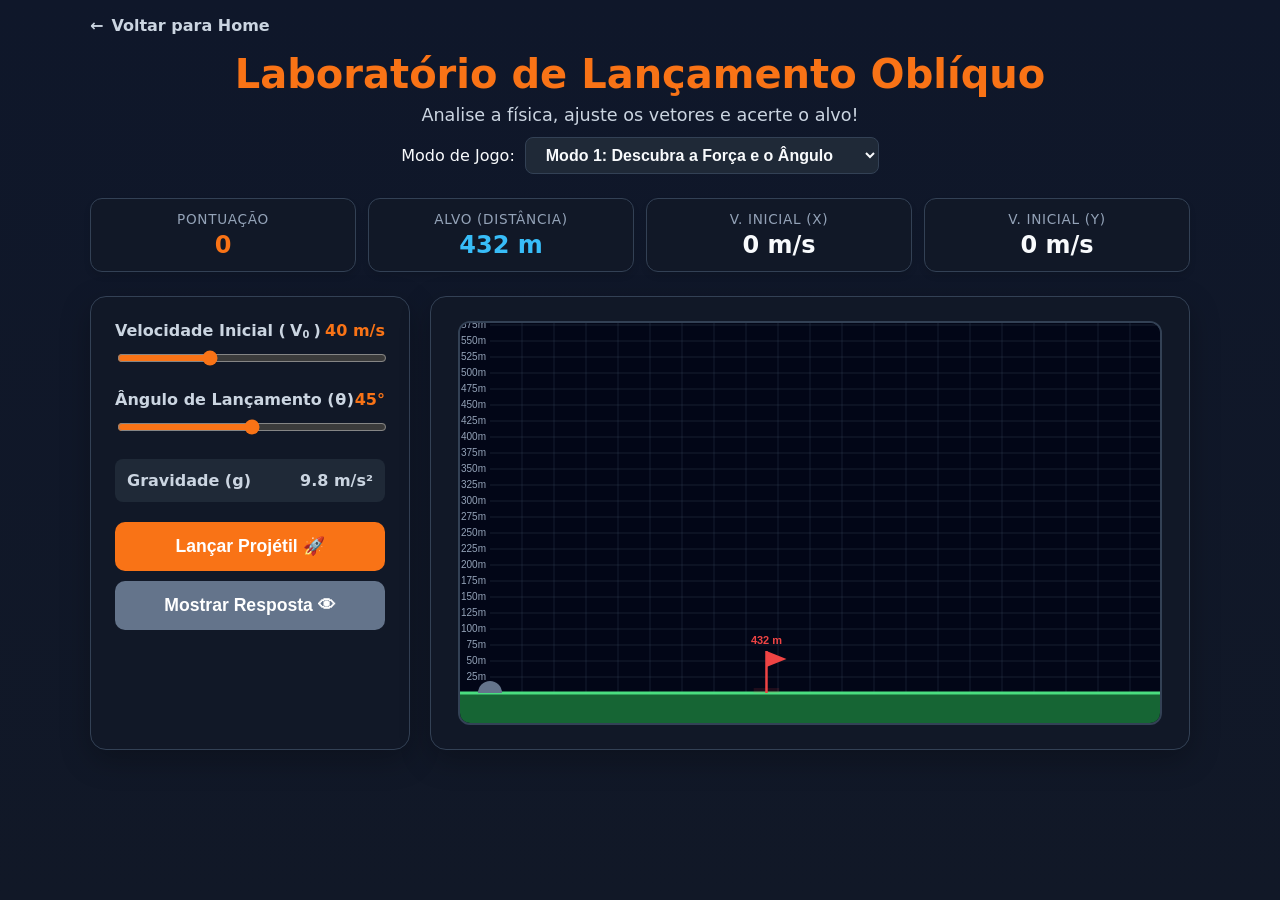
==== jogos/lancamento-obliquo/index.html @ 68243dfb "Add files via upload" ====
<!DOCTYPE html>
<html lang="pt-BR">
<head>
<meta charset="UTF-8">
<meta name="viewport" content="width=device-width, initial-scale=1.0">
<title>Simulador de Lançamento Oblíquo</title>
<style>
  :root {
    --bg: #0f172a;
    --panel: #111827;
    --panel2: #1f2937;
    --text: #f8fafc;
    --muted: #cbd5e1;
    --accent: #f97316; 
    --accent-hover: #ea580c;
    --good: #22c55e;
    --bad: #ef4444;
    --border: #334155;
    --grid: #1e293b;
    --ghost: rgba(249, 115, 22, 0.35);
  }

  * { box-sizing: border-box; }
  
  body {
    margin: 0;
    min-height: 100vh;
    font-family: system-ui, -apple-system, Segoe UI, Roboto, Arial, sans-serif;
    background: linear-gradient(180deg, #0f172a, #111827);
    color: var(--text);
    display: flex;
    justify-content: center;
    padding: 16px;
  }

  .app {
    width: min(1100px, 100%);
    display: flex;
    flex-direction: column;
  }

  .home-link {
    display: inline-flex;
    align-items: center;
    gap: 8px;
    color: var(--muted);
    text-decoration: none;
    font-weight: 600;
    margin-bottom: 16px;
    font-size: 1rem;
    transition: color 0.2s;
    align-self: flex-start;
  }
  .home-link:hover { color: #fff; }

  header { text-align: center; margin-bottom: 24px; }
  h1 { margin: 0; font-size: clamp(1.8rem, 4vw, 2.5rem); color: var(--accent); }
  .subtitle { color: var(--muted); font-size: 1.1rem; margin: 8px 0; }

  .diff-controls {
    display: flex; justify-content: center; align-items: center; gap: 10px; margin-top: 12px;
  }
  .diff-controls select {
    background: var(--panel2); color: var(--text); border: 1px solid var(--border);
    padding: 8px 16px; border-radius: 8px; font-weight: 600; outline: none; cursor: pointer; font-size: 1rem;
  }
  .diff-controls select:focus { border-color: var(--accent); }

  .hud {
    display: grid; grid-template-columns: repeat(4, minmax(0, 1fr)); gap: 12px; margin-bottom: 24px;
  }
  .card {
    background: var(--panel); border: 1px solid var(--border); border-radius: 12px;
    padding: 12px; text-align: center; box-shadow: 0 4px 6px rgba(0,0,0,0.1);
  }
  .label { color: #94a3b8; font-size: 0.85rem; text-transform: uppercase; letter-spacing: 0.05em; margin-bottom: 4px; }
  .value { font-weight: 800; font-size: 1.5rem; }
  .value.score { color: var(--accent); }
  .value.target { color: #38bdf8; }

  .game-layout { display: grid; grid-template-columns: 320px 1fr; gap: 20px; }

  .panel-box {
    background: var(--panel); border: 1px solid var(--border); border-radius: 16px;
    padding: 24px; box-shadow: 0 10px 30px rgba(0,0,0,0.25);
  }

  .form-group { margin-bottom: 20px; }
  .form-group label { display: flex; justify-content: space-between; margin-bottom: 8px; font-weight: 600; color: var(--muted); }
  .form-group .val-display { color: var(--accent); font-weight: bold; }
  .math-var { white-space: nowrap; }
  .math-var sub {
    font-size: 0.62em;
    line-height: 0;
    position: relative;
    vertical-align: baseline;
    bottom: -0.22em;
  }
  .fixed-value {
    display: inline-block;
    margin-top: 5px;
    line-height: 1.05;
  }
  .mode2-fixed label {
    display: block;
  }
  .mode2-fixed .val-display {
    display: block;
    text-align: right;
    margin-top: 6px;
    font-size: 1.05rem;
  }
  .mode2-fixed .fixed-tag {
    display: inline;
    margin-left: 5px;
    font-size: 0.8em;
  }
  .answer-tag { color: #38bdf8; font-size: .8em; margin-left: 5px; }

  .fixed-value .fixed-tag {
    display: block;
    color: #94a3b8;
    font-size: 0.72em;
    font-weight: 600;
    margin-top: 3px;
  }
  
  input[type="range"] { width: 100%; accent-color: var(--accent); cursor: pointer; }

  input[type="number"] {
    width: 100%; background: var(--panel2); border: 2px solid var(--border); color: var(--text);
    padding: 12px; border-radius: 8px; outline: none; font-weight: bold; font-size: 1.2rem; text-align: center; transition: 0.2s;
  }
  input[type="number"]:focus { border-color: var(--accent); }

  .btn-submit {
    width: 100%; background: var(--accent); color: #fff; border: 0; padding: 14px;
    border-radius: 10px; font-size: 1.1rem; font-weight: 700; cursor: pointer; margin-top: 10px; transition: 0.2s;
  }
  .btn-submit:hover { background: var(--accent-hover); }
  .btn-submit:disabled { background: #475569; cursor: not-allowed; }

  .canvas-container { display: flex; align-items: center; flex-direction: column; width: 100%; }
  canvas {
    background: #020617; border: 2px solid var(--border); border-radius: 12px;
    max-width: 100%; height: auto; box-shadow: inset 0 0 20px rgba(0,0,0,0.5);
  }

  .feedback {
    margin-top: 20px; border-radius: 8px; padding: 16px; font-size: 1rem; line-height: 1.5; display: none; width: 100%;
    background: var(--panel2); border: 1px solid var(--border);
  }
  .feedback.show { display: block; animation: fadeIn 0.3s ease; }
  .feedback h3 { margin: 0 0 12px 0; font-size: 1.2rem; color: var(--text); border-bottom: 1px solid var(--border); padding-bottom: 8px; }
  .math-grid { display: grid; grid-template-columns: 1fr 1fr; gap: 12px; margin-top: 12px; }
  .math-box { background: #0f172a; padding: 10px; border-radius: 8px; font-family: monospace; font-size: 0.95rem; }
  .math-box span { color: var(--accent); font-weight: bold; }

  @keyframes fadeIn { from { opacity: 0; transform: translateY(5px); } to { opacity: 1; transform: translateY(0); } }

  @media (max-width: 900px) {
    .game-layout { grid-template-columns: 1fr; }
    .hud { grid-template-columns: repeat(2, 1fr); }
  }
</style>
</head>
<body>

<div class="app">
  <a href="../../index.html" class="home-link"><span>←</span> Voltar para Home</a>

  <header>
    <h1>Laboratório de Lançamento Oblíquo</h1>
    <div class="subtitle">Analise a física, ajuste os vetores e acerte o alvo!</div>
    <div class="diff-controls">
      <label for="game-mode">Modo de Jogo:</label>
      <select id="game-mode">
        <option value="1">Modo 1: Descubra a Força e o Ângulo</option>
        <option value="2">Modo 2: Estime o Alcance (Distância X)</option>
      </select>
    </div>
  </header>

  <section class="hud">
    <div class="card"><div class="label">Pontuação</div><div class="value score" id="ui-score">0</div></div>
    <div class="card"><div class="label">Alvo (Distância)</div><div class="value target" id="ui-target">0 m</div></div>
    <div class="card"><div class="label">V. Inicial (x)</div><div class="value" id="ui-vx">0 m/s</div></div>
    <div class="card"><div class="label">V. Inicial (y)</div><div class="value" id="ui-vy">0 m/s</div></div>
  </section>

  <main class="game-layout">
    <!-- Painel de Controles -->
    <div class="panel-box">
      <div id="controls-sliders">
        <div class="form-group" id="group-vel">
          <label>Velocidade Inicial (<span class="math-var">V<sub>0</sub></span>) <span class="val-display" id="val-vel">40 m/s</span></label>
          <input type="range" id="input-vel" min="10" max="100" value="40" step="1">
        </div>

        <div class="form-group" id="group-angle">
          <label>Ângulo de Lançamento (<span class="math-var">&theta;</span>) <span class="val-display" id="val-angle">45&deg;</span></label>
          <input type="range" id="input-angle" min="0" max="90" value="45" step="1">
        </div>
      </div>

      <div class="form-group" id="controls-guess" style="display: none; background: rgba(56, 189, 248, 0.1); padding: 12px; border-radius: 8px; border: 1px solid rgba(56, 189, 248, 0.3);">
        <label style="color: #38bdf8;">Sua Estimativa de Alcance (m):</label>
        <input type="number" id="input-guess" placeholder="Ex: 250">
      </div>

      <div class="form-group" style="background: var(--panel2); padding: 12px; border-radius: 8px;">
        <label style="margin-bottom: 0;">Gravidade (g) <span style="color: #cbd5e1;">9.8 m/s&sup2;</span></label>
      </div>

      <button class="btn-submit" id="btn-fire">Lançar Projétil 🚀</button>
      <button class="btn-submit" id="btn-show-answer" style="display: none; background: #64748b;">Mostrar Resposta 👁</button>
      <button class="btn-submit" id="btn-next" style="display: none; background: #3b82f6;">Novo Desafio ➔</button>
    </div>

    <!-- Painel do Canvas e Física -->
    <div class="canvas-container panel-box">
      <canvas id="sim-canvas" width="700" height="400"></canvas>
      
      <div class="feedback" id="feedback">
        <h3 id="feedback-title">Análise do Lançamento</h3>
        <div class="math-grid">
          <div class="math-box" id="calc-v0x">
            <strong>1. Componente horizontal</strong><br>
            V<sub>0x</sub> = V<sub>0</sub> · cos(θ)<br>
            V<sub>0x</sub> = <span id="res-v0x">0</span> m/s
          </div>
          <div class="math-box" id="calc-v0y">
            <strong>2. Componente vertical</strong><br>
            V<sub>0y</sub> = V<sub>0</sub> · sen(θ)<br>
            V<sub>0y</sub> = <span id="res-v0y">0</span> m/s
          </div>
          <div class="math-box" id="calc-t">
            <strong>3. Tempo total de voo</strong><br>
            t = 2 · V<sub>0y</sub> / g<br>
            t = <span id="res-t">0</span> s
          </div>
          <div class="math-box" id="calc-r">
            <strong>4. Alcance horizontal</strong><br>
            A = V<sub>0x</sub> · t<br>
            A = <span id="res-r">0</span> m
          </div>
          <div class="math-box" id="calc-h" style="grid-column: 1 / -1; text-align: center;">
            <strong>5. Altura máxima</strong><br>
            H = V<sub>0y</sub><sup>2</sup> / (2g)<br>
            H = <span id="res-h">0</span> m
          </div>
        </div>
      </div>
    </div>
  </main>
</div>

<script>
"use strict";

const canvas = document.getElementById("sim-canvas");
const ctx = canvas.getContext("2d");

const ui = {
  mode: document.getElementById("game-mode"),
  score: document.getElementById("ui-score"),
  target: document.getElementById("ui-target"),
  vx: document.getElementById("ui-vx"),
  vy: document.getElementById("ui-vy"),
  slidersDiv: document.getElementById("controls-sliders"),
  guessDiv: document.getElementById("controls-guess"),
  vel: document.getElementById("input-vel"),
  angle: document.getElementById("input-angle"),
  guess: document.getElementById("input-guess"),
  valVel: document.getElementById("val-vel"),
  valAngle: document.getElementById("val-angle"),
  groupVel: document.getElementById("group-vel"),
  groupAngle: document.getElementById("group-angle"),
  btnFire: document.getElementById("btn-fire"),
  btnShowAnswer: document.getElementById("btn-show-answer"),
  btnNext: document.getElementById("btn-next"),
  feedback: document.getElementById("feedback"),
  mathGrid: document.querySelector(".math-grid"),
  fTitle: document.getElementById("feedback-title"),
  resV0x: document.getElementById("res-v0x"),
  resV0y: document.getElementById("res-v0y"),
  resT: document.getElementById("res-t"),
  resR: document.getElementById("res-r"),
  resH: document.getElementById("res-h"),
  calcV0x: document.getElementById("calc-v0x"),
  calcV0y: document.getElementById("calc-v0y"),
  calcT: document.getElementById("calc-t"),
  calcR: document.getElementById("calc-r"),
  calcH: document.getElementById("calc-h")
};

let score = 0;
let targetDistance = 0;
const gravity = 9.8;
const groundY = canvas.height - 30;
const originX = 30;
let pixelsPerMeter = 1;

let animationId = null;
let projectile = null;
let currentTrail = [];
let pastAttempts = []; // Armazena histórico de chutes
let attemptCount = 0;

ui.vel.addEventListener("input", () => {
  ui.valVel.innerHTML = ui.mode.value === "2"
    ? `${ui.vel.value} m/s<span class="fixed-tag">Fixo</span>`
    : `${ui.vel.value} m/s`;
});
ui.angle.addEventListener("input", () => {
  ui.valAngle.innerHTML = ui.mode.value === "2"
    ? `${ui.angle.value}&deg;<span class="fixed-tag">Fixo</span>`
    : `${ui.angle.value}&deg;`;
});
ui.mode.addEventListener("change", initRound);

function updateMode2Layout() {
  const fixed = ui.mode.value === "2";
  ui.groupVel.classList.toggle("mode2-fixed", fixed);
  ui.groupAngle.classList.toggle("mode2-fixed", fixed);
}

function initRound() {
  updateMode2Layout();
  pastAttempts = [];
  attemptCount = 0;
  
  if (ui.mode.value === "1") {
    // Modo 1: Achar Força e Ângulo
    ui.vel.disabled = false;
    ui.angle.disabled = false;
    ui.guessDiv.style.display = "none";
    
    targetDistance = Math.floor(Math.random() * 850) + 50;
    ui.target.textContent = `${targetDistance} m`;
  } else {
    // Modo 2: Achar Distância (Alcance)
    ui.vel.disabled = true;
    ui.angle.disabled = true;
    ui.guessDiv.style.display = "block";
    ui.guess.value = "";
    
    ui.vel.value = Math.floor(Math.random() * 60) + 30;
    ui.angle.value = Math.floor(Math.random() * 60) + 15;
    ui.valVel.innerHTML = `${ui.vel.value} m/s<span class="fixed-tag">Fixo</span>`;
    ui.valAngle.innerHTML = `${ui.angle.value}&deg;<span class="fixed-tag">Fixo</span>`;
    
    targetDistance = 0;
    ui.target.textContent = `Estimativa`;
  }
  
  pixelsPerMeter = (canvas.width - 60) / 1000; // Escala inicial padrão (1000m)
  
  if (animationId) { cancelAnimationFrame(animationId); animationId = null; }
  projectile = null;
  currentTrail = [];
  ui.feedback.classList.remove("show");
  ui.mathGrid.style.display = "none";
  ui.btnFire.style.display = "block";
  ui.btnFire.disabled = false;
  ui.btnNext.style.display = "none";
  ui.btnShowAnswer.style.display = "block";
  ui.vx.textContent = "0 m/s";
  ui.vy.textContent = "0 m/s";

  drawScene();
}

function fire() {
  if (ui.mode.value === "2" && ui.guess.value === "") {
    alert("Insira sua estimativa de alcance antes de lançar!");
    return;
  }

  ui.btnFire.disabled = true;
  ui.feedback.classList.remove("show");

  // O histórico de lançamentos é usado apenas no Modo 1.
  if (ui.mode.value === "1" && currentTrail.length > 0) {
    pastAttempts.push({ trail: currentTrail, number: attemptCount });
  }

  attemptCount++;
  currentTrail = [];

  const v0 = parseFloat(ui.vel.value);
  const angleDeg = parseFloat(ui.angle.value);
  const angleRad = angleDeg * (Math.PI / 180);

  const v0x = v0 * Math.cos(angleRad);
  const v0y = v0 * Math.sin(angleRad);

  ui.vx.textContent = `${v0x.toFixed(1)} m/s`;
  ui.vy.textContent = `${v0y.toFixed(1)} m/s`;

  // No Modo 2, a bandeira representa a estimativa do aluno.
  if (ui.mode.value === "2") {
    targetDistance = parseFloat(ui.guess.value);
  }

  projectile = { x: 0, y: 0, vx: v0x, vy: v0y, time: 0 };

  // Ajusta escala dinamicamente para caber o voo e o alvo
  const expectedRange = (v0x * (2 * v0y / gravity));
  const maxVisualRange = Math.max(expectedRange, targetDistance, 200);
  pixelsPerMeter = (canvas.width - 60) / (maxVisualRange * 1.1); // 10% de margem

  if (animationId) cancelAnimationFrame(animationId);
  lastTime = performance.now();
  animate(lastTime);
}

let lastTime = 0;
function animate(now) {
  const dt = (now - lastTime) / 1000; 
  lastTime = now;
  
  const simSpeed = 2.0; 
  projectile.time += dt * simSpeed;

  projectile.x = projectile.vx * projectile.time;
  projectile.y = (projectile.vy * projectile.time) - (0.5 * gravity * Math.pow(projectile.time, 2));

  const currentVy = projectile.vy - (gravity * projectile.time);

  if (projectile.y >= 0) currentTrail.push({ x: projectile.x, y: projectile.y });

  drawScene(currentVy);

  if (projectile.y <= 0 && projectile.time > 0.1) {
    projectile.y = 0; 
    drawScene(currentVy); 
    showResults();
    return;
  }

  animationId = requestAnimationFrame(animate);
}


function drawScene(currentVy = 0) {
  ctx.fillStyle = "#020617";
  ctx.fillRect(0, 0, canvas.width, canvas.height);

  // Grade Matemática (Marcadores 50m em X e 25m em Y)
  ctx.strokeStyle = "rgba(51, 65, 85, 0.4)";
  ctx.fillStyle = "#94a3b8";
  ctx.font = "10px sans-serif";
  ctx.lineWidth = 1;
  ctx.textAlign = "center";
  
  // Grade X (50m)
  const maxMetersX = canvas.width / pixelsPerMeter;
  for (let m = 50; m < maxMetersX; m += 50) {
    const px = originX + (m * pixelsPerMeter);
    ctx.beginPath(); ctx.moveTo(px, 0); ctx.lineTo(px, groundY); ctx.stroke();
    ctx.fillText(`${m}m`, px, groundY + 14);
  }

  // Grade Y (25m)
  const maxMetersY = groundY / pixelsPerMeter;
  ctx.textAlign = "right";
  ctx.textBaseline = "middle";
  for (let m = 25; m < maxMetersY; m += 25) {
    const py = groundY - (m * pixelsPerMeter);
    ctx.beginPath(); ctx.moveTo(originX, py); ctx.lineTo(canvas.width, py); ctx.stroke();
    ctx.fillText(`${m}m`, originX - 4, py);
  }

  // Chão Base
  ctx.fillStyle = "#166534";
  ctx.fillRect(0, groundY, canvas.width, canvas.height - groundY);
  ctx.strokeStyle = "#4ade80";
  ctx.lineWidth = 3;
  ctx.beginPath(); ctx.moveTo(0, groundY); ctx.lineTo(canvas.width, groundY); ctx.stroke();

  // Canhão Base
  ctx.fillStyle = "#64748b";
  ctx.beginPath(); ctx.arc(originX, groundY, 12, Math.PI, 0); ctx.fill();
  
  // Desenha chutes anteriores somente no Modo 1.
  if (ui.mode.value === "1") pastAttempts.forEach((attempt) => {
    ctx.strokeStyle = "rgba(249, 115, 22, 0.35)";
    ctx.lineWidth = 2;
    ctx.setLineDash([4, 4]);
    ctx.beginPath();
    attempt.trail.forEach((pt, i) => {
      const px = originX + (pt.x * pixelsPerMeter);
      const py = groundY - (pt.y * pixelsPerMeter);
      if (i === 0) ctx.moveTo(px, py); else ctx.lineTo(px, py);
    });
    ctx.stroke();
    
    // Rótulo do Chute (L1, L2, etc)
    const lastPt = attempt.trail[attempt.trail.length - 1];
    if (lastPt) {
      const px = originX + (lastPt.x * pixelsPerMeter);
      const py = groundY - (lastPt.y * pixelsPerMeter) - 10;
      ctx.fillStyle = "rgba(249, 115, 22, 0.6)";
      ctx.font = "bold 11px sans-serif";
      ctx.textAlign = "center";
      ctx.fillText(`C${attempt.number}`, px, py);
    }
  });

  // Rastro Atual
  ctx.strokeStyle = "rgba(249, 115, 22, 0.8)";
  ctx.lineWidth = 3;
  ctx.setLineDash([5, 5]);
  ctx.beginPath();
  for (let i = 0; i < currentTrail.length; i++) {
    const px = originX + (currentTrail[i].x * pixelsPerMeter);
    const py = groundY - (currentTrail[i].y * pixelsPerMeter);
    if (i === 0) ctx.moveTo(px, py); else ctx.lineTo(px, py);
  }
  ctx.stroke();
  ctx.setLineDash([]);

  // Projétil Atual
  if (projectile) {
    const px = originX + (projectile.x * pixelsPerMeter);
    const py = groundY - (projectile.y * pixelsPerMeter);
    
    ctx.fillStyle = "#f8fafc";
    ctx.beginPath(); ctx.arc(px, py, 6, 0, Math.PI * 2); ctx.fill();

    if (projectile.y > 0) {
      drawVector(px, py, projectile.vx, 0, "#38bdf8"); // Vx
      drawVector(px, py, 0, currentVy, "#22c55e");     // Vy
    }
  }

  // Modo 1: alvo solicitado. Modo 2: estimativa do aluno.
  drawTargetFlag();
}

function drawTargetFlag() {
  if (!Number.isFinite(targetDistance) || targetDistance <= 0) return;

  const x = originX + targetDistance * pixelsPerMeter;
  if (x < originX || x > canvas.width) return;

  const flagColor = ui.mode.value === "1" ? "#ef4444" : "#38bdf8";

  ctx.save();
  ctx.strokeStyle = flagColor;
  ctx.fillStyle = flagColor;
  ctx.lineWidth = 2.5;

  // Faixa de tolerância de 20 m.
  ctx.fillStyle = ui.mode.value === "1"
    ? "rgba(239, 68, 68, 0.12)"
    : "rgba(56, 189, 248, 0.12)";
  const tolerancePx = 20 * pixelsPerMeter;
  ctx.fillRect(x - tolerancePx, groundY - 5, tolerancePx * 2, 5);

  // Haste.
  ctx.strokeStyle = flagColor;
  ctx.beginPath();
  ctx.moveTo(x, groundY);
  ctx.lineTo(x, groundY - 42);
  ctx.stroke();

  // Bandeira.
  ctx.fillStyle = flagColor;
  ctx.beginPath();
  ctx.moveTo(x, groundY - 42);
  ctx.lineTo(x + 20, groundY - 34);
  ctx.lineTo(x, groundY - 26);
  ctx.closePath();
  ctx.fill();

  // Rótulo.
  ctx.font = "bold 11px sans-serif";
  ctx.textAlign = "center";
  ctx.textBaseline = "bottom";
  ctx.fillText(`${targetDistance.toFixed(0)} m`, x, groundY - 47);
  ctx.restore();
}

function drawVector(startX, startY, vx, vy, color) {
  const vecScale = 0.5; 
  const endX = startX + (vx * vecScale);
  const endY = startY - (vy * vecScale); 

  ctx.strokeStyle = color;
  ctx.lineWidth = 2;
  ctx.beginPath(); ctx.moveTo(startX, startY); ctx.lineTo(endX, endY); ctx.stroke();
  
  const angle = Math.atan2(startY - endY, startX - endX);
  ctx.fillStyle = color;
  ctx.beginPath();
  ctx.moveTo(endX, endY);
  ctx.lineTo(endX + 6 * Math.cos(angle - Math.PI/6), endY + 6 * Math.sin(angle - Math.PI/6));
  ctx.lineTo(endX + 6 * Math.cos(angle + Math.PI/6), endY + 6 * Math.sin(angle + Math.PI/6));
  ctx.fill();
}

function renderFullCalculation(v0, angleDeg, v0x, v0y, t, range, hMax) {
  ui.calcV0x.innerHTML = `<strong>1. Componente horizontal</strong><br>V<sub>0x</sub> = V<sub>0</sub> · cos(θ)<br>V<sub>0x</sub> = ${v0} · cos(${angleDeg}°)<br>V<sub>0x</sub> = <span>${v0x.toFixed(2)} m/s</span>`;
  ui.calcV0y.innerHTML = `<strong>2. Componente vertical</strong><br>V<sub>0y</sub> = V<sub>0</sub> · sen(θ)<br>V<sub>0y</sub> = ${v0} · sen(${angleDeg}°)<br>V<sub>0y</sub> = <span>${v0y.toFixed(2)} m/s</span>`;
  ui.calcT.innerHTML = `<strong>3. Tempo total de voo</strong><br>t = 2 · V<sub>0y</sub> / g<br>t = 2 · ${v0y.toFixed(2)} / 9,8<br>t = <span>${t.toFixed(2)} s</span>`;
  ui.calcR.innerHTML = `<strong>4. Alcance horizontal</strong><br>A = V<sub>0x</sub> · t<br>A = ${v0x.toFixed(2)} · ${t.toFixed(2)}<br>A = <span>${range.toFixed(2)} m</span>`;
  ui.calcH.innerHTML = `<strong>5. Altura máxima</strong><br>H = V<sub>0y</sub><sup>2</sup> / (2g)<br>H = (${v0y.toFixed(2)})² / (2 · 9,8)<br>H = <span>${hMax.toFixed(2)} m</span>`;
}
function calculatePhysics() {
  const v0 = parseFloat(ui.vel.value);
  const angleDeg = parseFloat(ui.angle.value);
  const angleRad = angleDeg * (Math.PI / 180);
  const v0x = v0 * Math.cos(angleRad);
  const v0y = v0 * Math.sin(angleRad);
  const t = (2 * v0y) / gravity;
  const range = v0x * t;
  const hMax = Math.pow(v0y, 2) / (2 * gravity);
  return { v0, angleDeg, v0x, v0y, t, range, hMax };
}

function showResults() {
  const data = calculatePhysics();

  if (ui.mode.value === "2") {
    const guess = parseFloat(ui.guess.value);
    const diff = Math.abs(data.range - guess);

    if (diff <= 20) {
      renderFullCalculation(data.v0, data.angleDeg, data.v0x, data.v0y, data.t, data.range, data.hMax);
      ui.mathGrid.style.display = "grid";
      ui.fTitle.innerHTML = "🎯 Estimativa correta! Resultado do lançamento:";
      ui.fTitle.style.color = "var(--good)";
      score += 100;
      ui.btnFire.style.display = "none";
      ui.btnShowAnswer.style.display = "none";
      ui.btnNext.style.display = "block";
    } else {
      ui.mathGrid.style.display = "none";
      ui.fTitle.innerHTML = "❌ Ainda não! O projétil caiu antes ou depois da sua bandeira. Tente outra estimativa.";
      ui.fTitle.style.color = "var(--bad)";
      score = Math.max(0, score - 20);
      ui.btnFire.disabled = false;
      ui.btnShowAnswer.style.display = "block";
    }
  } else {
    ui.resV0x.textContent = data.v0x.toFixed(2);
    ui.resV0y.textContent = data.v0y.toFixed(2);
    ui.resT.textContent = data.t.toFixed(2);
    ui.resR.textContent = data.range.toFixed(2);
    ui.resH.textContent = data.hMax.toFixed(2);

    const diff = Math.abs(data.range - targetDistance);
    if (diff <= 20) {
      ui.fTitle.innerHTML = "🎯 Alvo Atingido com Sucesso!";
      ui.fTitle.style.color = "var(--good)";
      score += 100;
      ui.btnFire.style.display = "none";
      ui.btnShowAnswer.style.display = "none";
      ui.btnNext.style.display = "block";
    } else {
      ui.fTitle.innerHTML = `❌ O projétil caiu a ${data.range.toFixed(1)}m. Você errou por ${diff.toFixed(1)}m! Ajuste e tente novamente.`;
      ui.fTitle.style.color = "var(--bad)";
      score = Math.max(0, score - 20);
      ui.btnFire.disabled = false;
    }
  }

  ui.score.textContent = score;
  ui.feedback.classList.add("show");
  drawScene();
}

function showAnswer() {
  let data;

  if (ui.mode.value === "1") {
    // Modo 1: a resposta NÃO usa o último chute do aluno.
    // É calculada uma solução canônica que atinge exatamente o alvo: θ = 45°.
    const answerAngle = 45;
    const answerV0 = Math.sqrt(targetDistance * gravity);
    const angleRad = answerAngle * Math.PI / 180;
    const answerV0x = answerV0 * Math.cos(angleRad);
    const answerV0y = answerV0 * Math.sin(angleRad);
    const answerT = (2 * answerV0y) / gravity;
    const answerRange = answerV0x * answerT;
    const answerH = Math.pow(answerV0y, 2) / (2 * gravity);

    data = {
      v0: answerV0,
      angleDeg: answerAngle,
      v0x: answerV0x,
      v0y: answerV0y,
      t: answerT,
      range: answerRange,
      hMax: answerH
    };

    // Mantém os controles sincronizados com a solução demonstrada.
    ui.vel.value = Math.min(100, Math.max(10, answerV0)).toFixed(1);
    ui.angle.value = answerAngle;
    ui.valVel.innerHTML = `${answerV0.toFixed(1)} m/s <span class="answer-tag">Resposta</span>`;
    ui.valAngle.innerHTML = `${answerAngle}&deg; <span class="answer-tag">Resposta</span>`;
    ui.vx.textContent = `${answerV0x.toFixed(1)} m/s`;
    ui.vy.textContent = `${answerV0y.toFixed(1)} m/s`;

    // O alvo continua sendo o valor solicitado pelo exercício.
    pixelsPerMeter = (canvas.width - 60) / (targetDistance * 1.1);
  } else {
    // Modo 2: a resposta usa os parâmetros fixos do desafio.
    data = calculatePhysics();

    // A bandeira continua no chute do aluno, não na resposta real.
    const guess = parseFloat(ui.guess.value);
    if (Number.isFinite(guess) && guess > 0) {
      targetDistance = guess;
    }

    pixelsPerMeter = (canvas.width - 60) / (Math.max(data.range, targetDistance, 200) * 1.1);
  }

  // Gera somente a trajetória da solução demonstrada.
  currentTrail = [];
  const steps = 120;
  for (let i = 0; i <= steps; i++) {
    const tPoint = data.t * (i / steps);
    currentTrail.push({
      x: data.v0x * tPoint,
      y: Math.max(0, data.v0y * tPoint - 0.5 * gravity * tPoint * tPoint)
    });
  }

  projectile = {
    x: data.range,
    y: 0,
    vx: data.v0x,
    vy: data.v0y - gravity * data.t,
    time: data.t
  };

  renderFullCalculation(
    data.v0, data.angleDeg, data.v0x, data.v0y,
    data.t, data.range, data.hMax
  );
  ui.mathGrid.style.display = "grid";

  if (ui.mode.value === "1") {
    ui.fTitle.innerHTML = `📘 Demonstração da solução — alcance pedido: <strong>${targetDistance.toFixed(1)} m</strong>`;
  } else {
    ui.fTitle.innerHTML = `📘 Resolução completa — alcance real = <strong>${data.range.toFixed(1)} m</strong>`;
  }

  ui.fTitle.style.color = "var(--accent)";
  score = Math.max(0, score - 20);
  ui.score.textContent = score;
  ui.btnFire.style.display = "none";
  ui.btnShowAnswer.style.display = "none";
  ui.btnNext.style.display = "block";
  ui.feedback.classList.add("show");
  drawScene();
}

ui.btnFire.addEventListener("click", fire);
ui.btnShowAnswer.addEventListener("click", showAnswer);
ui.btnNext.addEventListener("click", initRound);

initRound();
</script>
</body>
</html>
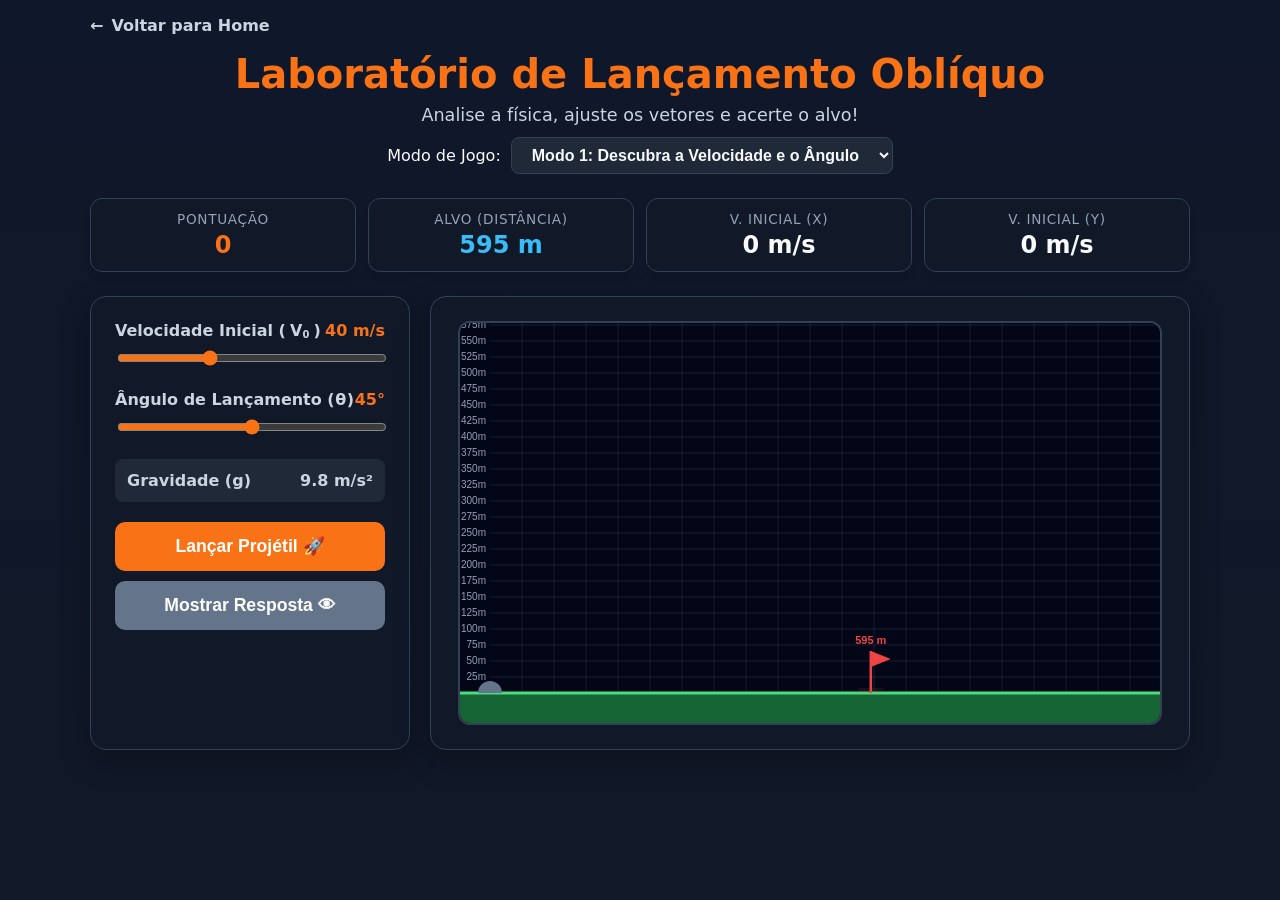
==== commit b60cf3f0: "Update game mode description in index.html" ====
--- a/jogos/lancamento-obliquo/index.html
+++ b/jogos/lancamento-obliquo/index.html
@@ -175,7 +175,7 @@
     <div class="diff-controls">
       <label for="game-mode">Modo de Jogo:</label>
       <select id="game-mode">
-        <option value="1">Modo 1: Descubra a Força e o Ângulo</option>
+        <option value="1">Modo 1: Descubra a Velocidade e o Ângulo</option>
         <option value="2">Modo 2: Estime o Alcance (Distância X)</option>
       </select>
     </div>
@@ -768,4 +768,4 @@
 initRound();
 </script>
 </body>
-</html>+</html>
